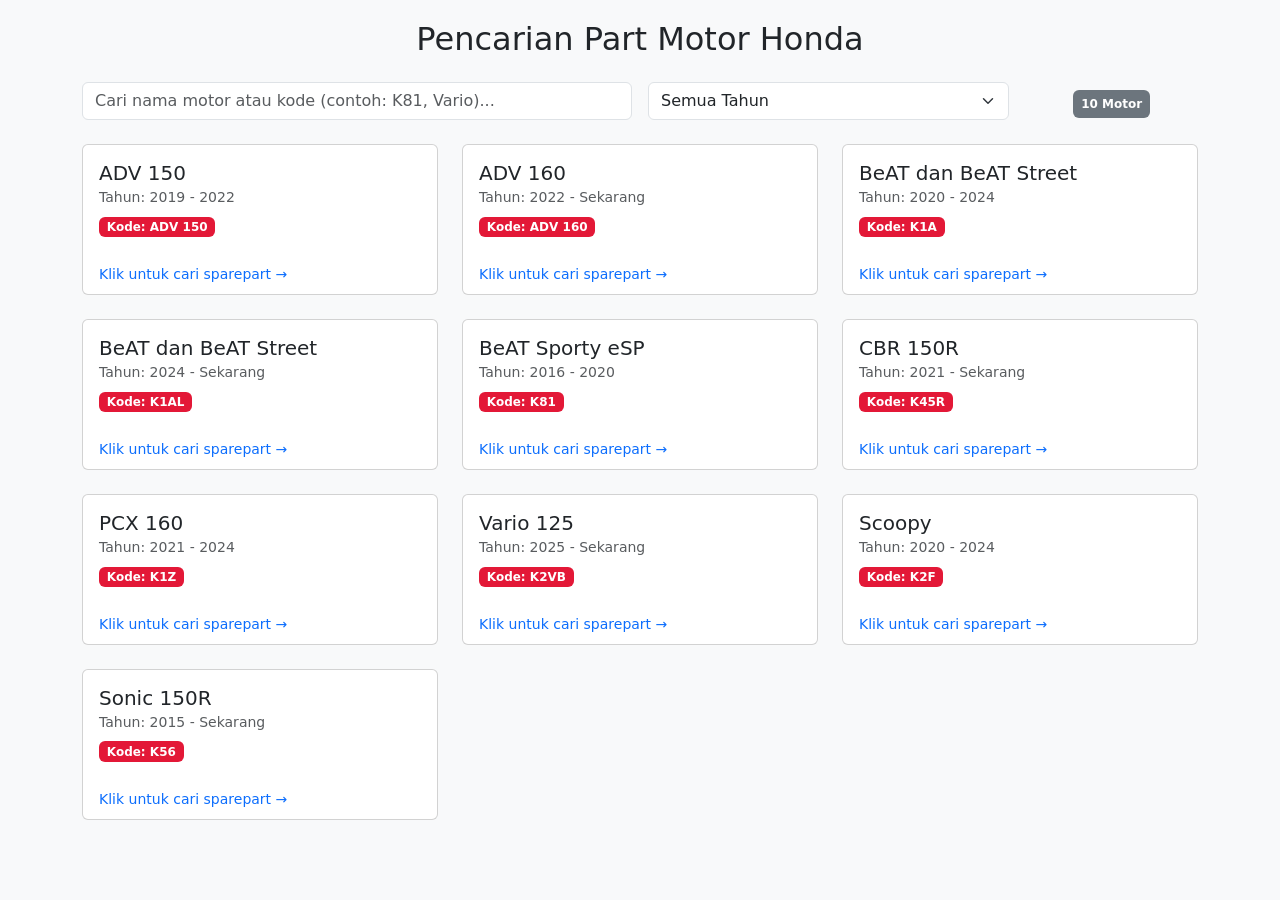
==== honda/index.html @ 3ac21b1a "Create index.html" ====
<!DOCTYPE html>
<html lang="id">
<head>
    <meta charset="UTF-8">
    <meta name="viewport" content="width=device-width, initial-scale=1.0">
    <title>Katalog Motor Honda</title>
    <link href="https://cdn.jsdelivr.net/npm/bootstrap@5.3.0/dist/css/bootstrap.min.css" rel="stylesheet">
    <style>
        body { background-color: #f8f9fa; padding: 20px; }
        .motor-card { transition: transform 0.2s; cursor: pointer; }
        .motor-card:hover { transform: translateY(-5px); box-shadow: 0 4px 15px rgba(0,0,0,0.1); }
        .badge-kode { background-color: #e31837; color: white; }
    </style>
</head>
<body>

<div class="container">
    <h2 class="text-center mb-4">Pencarian Part Motor Honda</h2>
    
    <div class="row g-3 mb-4">
        <div class="col-md-6">
            <input type="text" id="searchInput" class="form-control" placeholder="Cari nama motor atau kode (contoh: K81, Vario)...">
        </div>
        <div class="col-md-4">
            <select id="yearFilter" class="form-select">
                <option value="">Semua Tahun</option>
                <option value="Sekarang">Produksi Terbaru (Sekarang)</option>
                <option value="2024">2024</option>
                <option value="2020">2020 - 2023</option>
                <option value="2010">2010 - 2019</option>
                <option value="2000">Dibawah 2010</option>
            </select>
        </div>
        <div class="col-md-2 text-center">
            <span id="resultCount" class="badge bg-secondary p-2 mt-2">0 Motor</span>
        </div>
    </div>

    <div class="row row-cols-1 row-cols-md-3 g-4" id="motorContainer">
        </div>
</div>

<script>
// Data JSON yang sudah diproses sebelumnya
const motorData = [
    { "nama": "ADV 150", "kode": "ADV 150", "tahun": "2019 - 2022", "id": 973 },
    { "nama": "ADV 160", "kode": "ADV 160", "tahun": "2022 - Sekarang", "id": 848 },
    { "nama": "BeAT dan BeAT Street", "kode": "K1A", "tahun": "2020 - 2024", "id": 1038 },
    { "nama": "BeAT dan BeAT Street", "kode": "K1AL", "tahun": "2024 - Sekarang", "id": 831 },
    { "nama": "BeAT Sporty eSP", "kode": "K81", "tahun": "2016 - 2020", "id": 874 },
    { "nama": "CBR 150R", "kode": "K45R", "tahun": "2021 - Sekarang", "id": 1277 },
    { "nama": "PCX 160", "kode": "K1Z", "tahun": "2021 - 2024", "id": 1054 },
    { "nama": "Vario 125", "kode": "K2VB", "tahun": "2025 - Sekarang", "id": 8 },
    { "nama": "Scoopy", "kode": "K2F", "tahun": "2020 - 2024", "id": 1231 },
    { "nama": "Sonic 150R", "kode": "K56", "tahun": "2015 - Sekarang", "id": 1180 }
    // ... Tambahkan sisa data JSON Anda di sini
];

const container = document.getElementById('motorContainer');
const searchInput = document.getElementById('searchInput');
const yearFilter = document.getElementById('yearFilter');
const resultCount = document.getElementById('resultCount');

function displayMotor(data) {
    container.innerHTML = '';
    resultCount.innerText = `${data.length} Motor`;
    
    data.forEach(item => {
        const card = `
            <div class="col">
                <div class="card h-100 motor-card" onclick="redirectToHonda('${item.kode}')">
                    <div class="card-body">
                        <h5 class="card-title">${item.nama}</h5>
                        <h6 class="card-subtitle mb-2 text-muted small">Tahun: ${item.tahun || 'N/A'}</h6>
                        <span class="badge badge-kode">Kode: ${item.kode}</span>
                    </div>
                    <div class="card-footer bg-transparent border-0">
                        <small class="text-primary">Klik untuk cari sparepart &rarr;</small>
                    </div>
                </div>
            </div>
        `;
        container.innerHTML += card;
    });
}

// Fungsi Redirect sesuai permintaan
function redirectToHonda(kode) {
    const url = `https://www.hondacengkareng.com/search-results/?q=${kode.toLowerCase()}&tab=products&page=1`;
    window.open(url, '_blank');
}

// Fungsi Filter & Search
function filterData() {
    const searchTerm = searchInput.value.toLowerCase();
    const selectedYear = yearFilter.value;

    const filtered = motorData.filter(item => {
        const matchSearch = item.nama.toLowerCase().includes(searchTerm) || 
                            item.kode.toLowerCase().includes(searchTerm);
        
        let matchYear = true;
        if (selectedYear === "Sekarang") matchYear = item.tahun?.includes("Sekarang");
        else if (selectedYear === "2024") matchYear = item.tahun?.includes("2024");
        else if (selectedYear === "2020") matchYear = item.tahun?.match(/202[0-3]/);
        else if (selectedYear === "2010") matchYear = item.tahun?.match(/201[0-9]/);
        else if (selectedYear === "2000") matchYear = item.tahun?.match(/19[0-9]{2}|200[0-9]/);

        return matchSearch && matchYear;
    });

    displayMotor(filtered);
}

searchInput.addEventListener('input', filterData);
yearFilter.addEventListener('change', filterData);

// Load awal
displayMotor(motorData);

</script>

<script src="https://cdn.jsdelivr.net/npm/bootstrap@5.3.0/dist/js/bootstrap.bundle.min.js"></script>
</body>
</html>
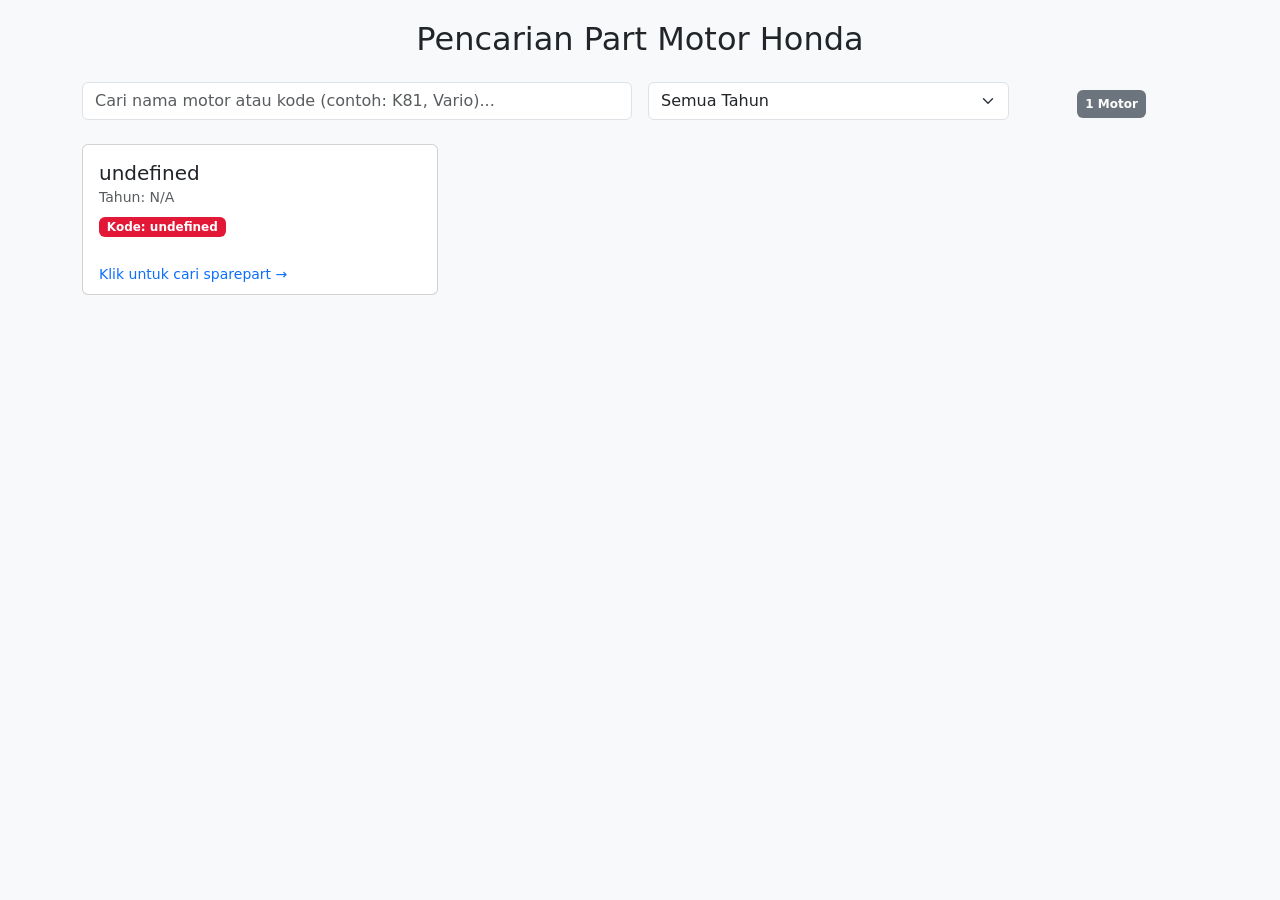
==== commit 2b7b053b: "Update index.html" ====
--- a/honda/index.html
+++ b/honda/index.html
@@ -43,17 +43,108 @@
 <script>
 // Data JSON yang sudah diproses sebelumnya
 const motorData = [
-    { "nama": "ADV 150", "kode": "ADV 150", "tahun": "2019 - 2022", "id": 973 },
-    { "nama": "ADV 160", "kode": "ADV 160", "tahun": "2022 - Sekarang", "id": 848 },
-    { "nama": "BeAT dan BeAT Street", "kode": "K1A", "tahun": "2020 - 2024", "id": 1038 },
-    { "nama": "BeAT dan BeAT Street", "kode": "K1AL", "tahun": "2024 - Sekarang", "id": 831 },
-    { "nama": "BeAT Sporty eSP", "kode": "K81", "tahun": "2016 - 2020", "id": 874 },
-    { "nama": "CBR 150R", "kode": "K45R", "tahun": "2021 - Sekarang", "id": 1277 },
-    { "nama": "PCX 160", "kode": "K1Z", "tahun": "2021 - 2024", "id": 1054 },
-    { "nama": "Vario 125", "kode": "K2VB", "tahun": "2025 - Sekarang", "id": 8 },
-    { "nama": "Scoopy", "kode": "K2F", "tahun": "2020 - 2024", "id": 1231 },
-    { "nama": "Sonic 150R", "kode": "K56", "tahun": "2015 - Sekarang", "id": 1180 }
-    // ... Tambahkan sisa data JSON Anda di sini
+    [
+  { "nama": "ADV 150", "kode": "ADV 150", "tahun": "2019 - 2022", "id": 973 },
+  { "nama": "ADV 160", "kode": "ADV 160", "tahun": "2022 - Sekarang", "id": 848 },
+  { "nama": "BeAT dan BeAT Street", "kode": "K1A", "tahun": "2020 - 2024", "id": 1038 },
+  { "nama": "BeAT dan BeAT Street", "kode": "K1AL", "tahun": "2024 - Sekarang", "id": 831 },
+  { "nama": "BeAT FI CBS", "kode": "K25", "tahun": "2012 - 2014", "id": 628 },
+  { "nama": "BeAT FI", "kode": "K25", "tahun": "2012 - 2014", "id": 614 },
+  { "nama": "BeAT Karburator", "kode": "KVY", "tahun": "2008 - 2012", "id": 393 },
+  { "nama": "BeAT POP eSP", "kode": "K61", "tahun": "2014 - 2019", "id": 669 },
+  { "nama": "BeAT Sporty eSP", "kode": "K25G", "tahun": "2014 - 2016", "id": 1015 },
+  { "nama": "BeAT Sporty eSP", "kode": "K81", "tahun": "2016 - 2020", "id": 874 },
+  { "nama": "Blade 110", "kode": "K07A", "tahun": "2011 - 2014", "id": 252 },
+  { "nama": "Blade 110", "kode": "KWB", "tahun": "2008 - 2011", "id": 262 },
+  { "nama": "Blade 110 S", "kode": "K07J", "tahun": "2012 - 2014", "id": 132 },
+  { "nama": "Blade 125 FI", "kode": "K47", "tahun": "2014 - 2018", "id": 192 },
+  { "nama": "CB150 Verza", "kode": "CB150 Verza", "tahun": "2018 - Sekarang", "id": 814 },
+  { "nama": "CB150R StreetFire", "kode": "K15", "tahun": "2012 - 2015", "id": 375 },
+  { "nama": "CB150R StreetFire", "kode": "K15G", "tahun": "2015 - 2018", "id": 1158 },
+  { "nama": "CB150R StreetFire", "kode": "K15M", "tahun": "2018 - 2021", "id": 997 },
+  { "nama": "CB150R StreetFire", "kode": "K15P", "tahun": "2021 - Sekarang", "id": 959 },
+  { "nama": "CB150X", "kode": "CB150X", "tahun": "2021 - Sekarang", "id": 1020 },
+  { "nama": "CB500X", "kode": "CB500X", "tahun": null, "id": 1 },
+  { "nama": "CB650F", "kode": "CB650F", "tahun": null, "id": 462 },
+  { "nama": "CBR 150R CBU", "kode": "KPP", "tahun": "2011 - 2013", "id": 565 },
+  { "nama": "CBR 150R", "kode": "K45A", "tahun": "2014 - 2016", "id": 599 },
+  { "nama": "CBR 150R", "kode": "K45G", "tahun": "2016 - 2018", "id": 1331 },
+  { "nama": "CBR 150R", "kode": "K45N", "tahun": "2018 - 2020", "id": 1161 },
+  { "nama": "CBR 150R", "kode": "K45R", "tahun": "2021 - Sekarang", "id": 1277 },
+  { "nama": "CBR 250 CBU", "kode": "K33", "tahun": "2014 - 2016", "id": 1 },
+  { "nama": "CBR 250R", "kode": "K33A", "tahun": "2014 - 2016", "id": 509 },
+  { "nama": "CBR 250R", "kode": "KYJ", "tahun": "2011 - 2014", "id": 280 },
+  { "nama": "CBR 250RR", "kode": "K64", "tahun": "2016 - 2020", "id": 1315 },
+  { "nama": "CBR 250RR", "kode": "K64J", "tahun": "2020 - 2022", "id": 1656 },
+  { "nama": "CBR 250RR", "kode": "K64N", "tahun": "2022 - Sekarang", "id": 1563 },
+  { "nama": "CBR1000RR-R", "kode": "CBR1000RR-R", "tahun": null, "id": 1 },
+  { "nama": "CBR100RR", "kode": "CBR100RR", "tahun": null, "id": 310 },
+  { "nama": "CRF150L", "kode": "K84", "tahun": "2017 - Sekarang", "id": 934 },
+  { "nama": "CRF250 Rally", "kode": "CRF250 Rally", "tahun": "2018 - Sekarang", "id": 385 },
+  { "nama": "CS1", "kode": "KWC", "tahun": "2008 - 2013", "id": 300 },
+  { "nama": "CT125 Hunter Cub", "kode": "CT125 Hunter Cub", "tahun": null, "id": 480 },
+  { "nama": "CUV e:", "kode": "CUV e:", "tahun": null, "id": 12 },
+  { "nama": "EM1 e: & EM1 e: PLUS", "kode": "EM1 e: & EM1 e: PLUS", "tahun": null, "id": 138 },
+  { "nama": "Forza 250", "kode": "Forza 250", "tahun": "2018 - Sekarang", "id": 377 },
+  { "nama": "Genio", "kode": "Genio", "tahun": "2019 - 2022", "id": 992 },
+  { "nama": "Genio", "kode": "K0JN", "tahun": "2022 - Sekarang", "id": 793 },
+  { "nama": "GL MAX", "kode": "GL MAX", "tahun": null, "id": 159 },
+  { "nama": "GL Pro", "kode": "GL Pro", "tahun": null, "id": 194 },
+  { "nama": "Grand Impressa", "kode": "Grand Impressa", "tahun": "1991 - 2000", "id": 263 },
+  { "nama": "Karisma", "kode": "Karisma", "tahun": "2002 - 2005", "id": 526 },
+  { "nama": "KIRANA", "kode": "KIRANA", "tahun": "2022 - 2024", "id": 39 },
+  { "nama": "Legenda", "kode": "Legenda", "tahun": "2001 - 2004", "id": 280 },
+  { "nama": "Mega Pro", "kode": "Mega Pro", "tahun": "2005 - 2006", "id": 312 },
+  { "nama": "Mega Pro Advance", "kode": "Mega Pro Advance", "tahun": "2006 - 2010", "id": 270 },
+  { "nama": "Mega Pro FI", "kode": "Mega Pro FI", "tahun": "2014 - 2018", "id": 129 },
+  { "nama": "Mega Pro New", "kode": "Mega Pro New", "tahun": "2010 - 2014", "id": 406 },
+  { "nama": "Monkey", "kode": "Monkey", "tahun": null, "id": 333 },
+  { "nama": "PCX 125 CBU", "kode": "PCX 125 CBU", "tahun": "2010 - 2012", "id": 406 },
+  { "nama": "PCX 150 CBU", "kode": "PCX 150 CBU", "tahun": "2012 - 2014", "id": 436 },
+  { "nama": "PCX 150 CBU", "kode": "K36J", "tahun": "2014 - 2017", "id": 497 },
+  { "nama": "PCX 150", "kode": "K97", "tahun": "2017 - 2021", "id": 990 },
+  { "nama": "PCX 160 e:HEV", "kode": "PCX 160 e:HEV", "tahun": "2021 - 2023", "id": 509 },
+  { "nama": "PCX 160", "kode": "K1Z", "tahun": "2021 - 2024", "id": 1054 },
+  { "nama": "PCX 160", "kode": "K1ZV", "tahun": "2024 - Sekarang", "id": 117 },
+  { "nama": "Revo", "kode": "Revo", "tahun": "2007 - 2009", "id": 436 },
+  { "nama": "Revo 110", "kode": "Revo 110", "tahun": "2009 - 2010", "id": 178 },
+  { "nama": "Revo 110 FI", "kode": "Revo 110 FI", "tahun": "2014 - Sekarang", "id": 813 },
+  { "nama": "Revo 110 New", "kode": "Revo 110 New", "tahun": "2010 - 2014", "id": 279 },
+  { "nama": "Revo AT", "kode": "Revo AT", "tahun": "2010 - 2013", "id": 65 },
+  { "nama": "Scoopy eSP", "kode": "K16R", "tahun": "2015 - 2017", "id": 815 },
+  { "nama": "Scoopy eSP", "kode": "K93", "tahun": "2017 - 2020", "id": 1055 },
+  { "nama": "Scoopy FI", "kode": "K16G", "tahun": "2013 - 2015", "id": 562 },
+  { "nama": "Scoopy", "kode": "K2F", "tahun": "2020 - 2024", "id": 1231 },
+  { "nama": "Scoopy", "kode": "K2FP", "tahun": "2024 - Sekarang", "id": 172 },
+  { "nama": "Scoopy Karburator", "kode": "KYT", "tahun": "2010 - 2013", "id": 195 },
+  { "nama": "SH 150", "kode": "SH 150", "tahun": null, "id": 471 },
+  { "nama": "Sonic 150R", "kode": "K56", "tahun": "2015 - Sekarang", "id": 1180 },
+  { "nama": "Spacy FI", "kode": "Spacy FI", "tahun": "2013 - 2018", "id": 487 },
+  { "nama": "Spacy Karburator", "kode": "Spacy Karburator", "tahun": "2011 - 2013", "id": 618 },
+  { "nama": "ST125 Dax", "kode": "ST125 Dax", "tahun": null, "id": 2 },
+  { "nama": "Stylo 160", "kode": "Stylo 160", "tahun": "2024 - Sekarang", "id": 825 },
+  { "nama": "Super Cub C125", "kode": "Super Cub C125", "tahun": "2018 - Sekarang", "id": 407 },
+  { "nama": "Supra", "kode": "Supra", "tahun": "1997 - 2002", "id": 356 },
+  { "nama": "Supra FIT", "kode": "Supra FIT", "tahun": "2006 - 2007", "id": 375 },
+  { "nama": "Supra GTR", "kode": "K56F", "tahun": "2016 - 2019", "id": 1142 },
+  { "nama": "Supra GTR", "kode": "K56W", "tahun": "2019 - Sekarang", "id": 820 },
+  { "nama": "Supra X 125", "kode": "Supra X 125", "tahun": "2007 - 2014", "id": 700 },
+  { "nama": "Supra X 125 FI New", "kode": "Supra X 125 FI New", "tahun": "2014 - Sekarang", "id": 1109 },
+  { "nama": "Supra X 125 Helm-In FI", "kode": "Supra X 125 Helm-In FI", "tahun": "2011 - 2018", "id": 147 },
+  { "nama": "Supra X 125 Helm-in Karburator", "kode": "Supra X 125 Helm-in Karburator", "tahun": "2011", "id": 225 },
+  { "nama": "Supra X 125 Injection", "kode": "Supra X 125 Injection", "tahun": "2007 - 2014", "id": 611 },
+  { "nama": "Supra XX", "kode": "Supra XX", "tahun": "2002 - 2004", "id": 48 },
+  { "nama": "Tiger 2000", "kode": "Tiger 2000", "tahun": "1993 - 2006", "id": 408 },
+  { "nama": "Tiger Revolution A", "kode": "Tiger Revolution A", "tahun": "2006 - 2012", "id": 121 },
+  { "nama": "Tiger Revolution B", "kode": "Tiger Revolution B", "tahun": "2010 - 2012", "id": 192 },
+  { "nama": "Tiger Revolution C", "kode": "Tiger Revolution C", "tahun": "2012 - 2014", "id": 40 },
+  { "nama": "Vario 110 CW", "kode": "Vario 110 CW", "tahun": "2006 - 2014", "id": 630 },
+  { "nama": "Vario 110 eSP", "kode": "Vario 110 eSP", "tahun": "2015 - 2019", "id": 595 },
+  { "nama": "Vario 110 FI", "kode": "Vario 110 FI", "tahun": "2014 - 2015", "id": 186 },
+  { "nama": "Vario 110 Techno A", "kode": "Vario 110 Techno A", "tahun": "2009 - 2010", "id": 210 },
+  { "nama": "Vario 110 Techno B", "kode": "Vario 110 Techno B", "tahun": "2010 - 2012", "id": 119 },
+  { "nama": "Vario 125 dan Vario 125 Street", "kode": "K2VB", "tahun": "2025 - Sekarang", "id": 8 }
+]
 ];
 
 const container = document.getElementById('motorContainer');
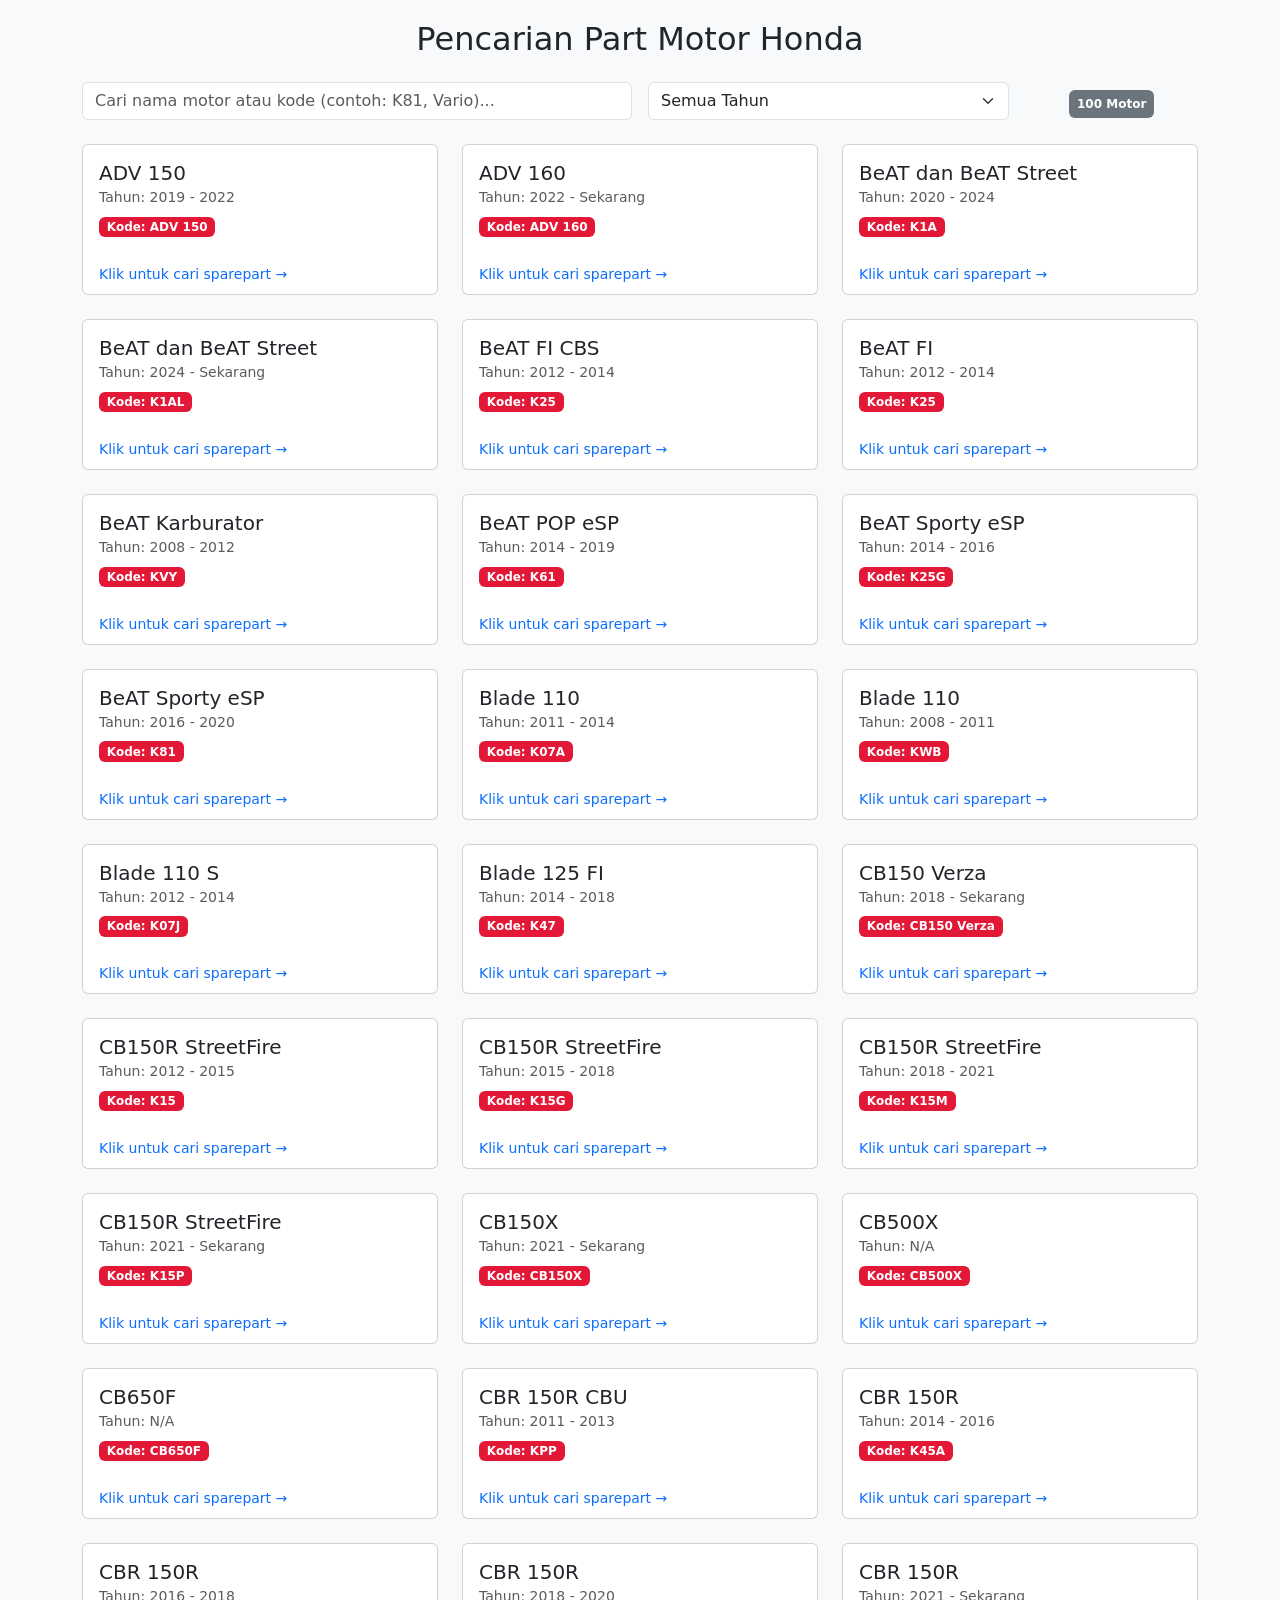
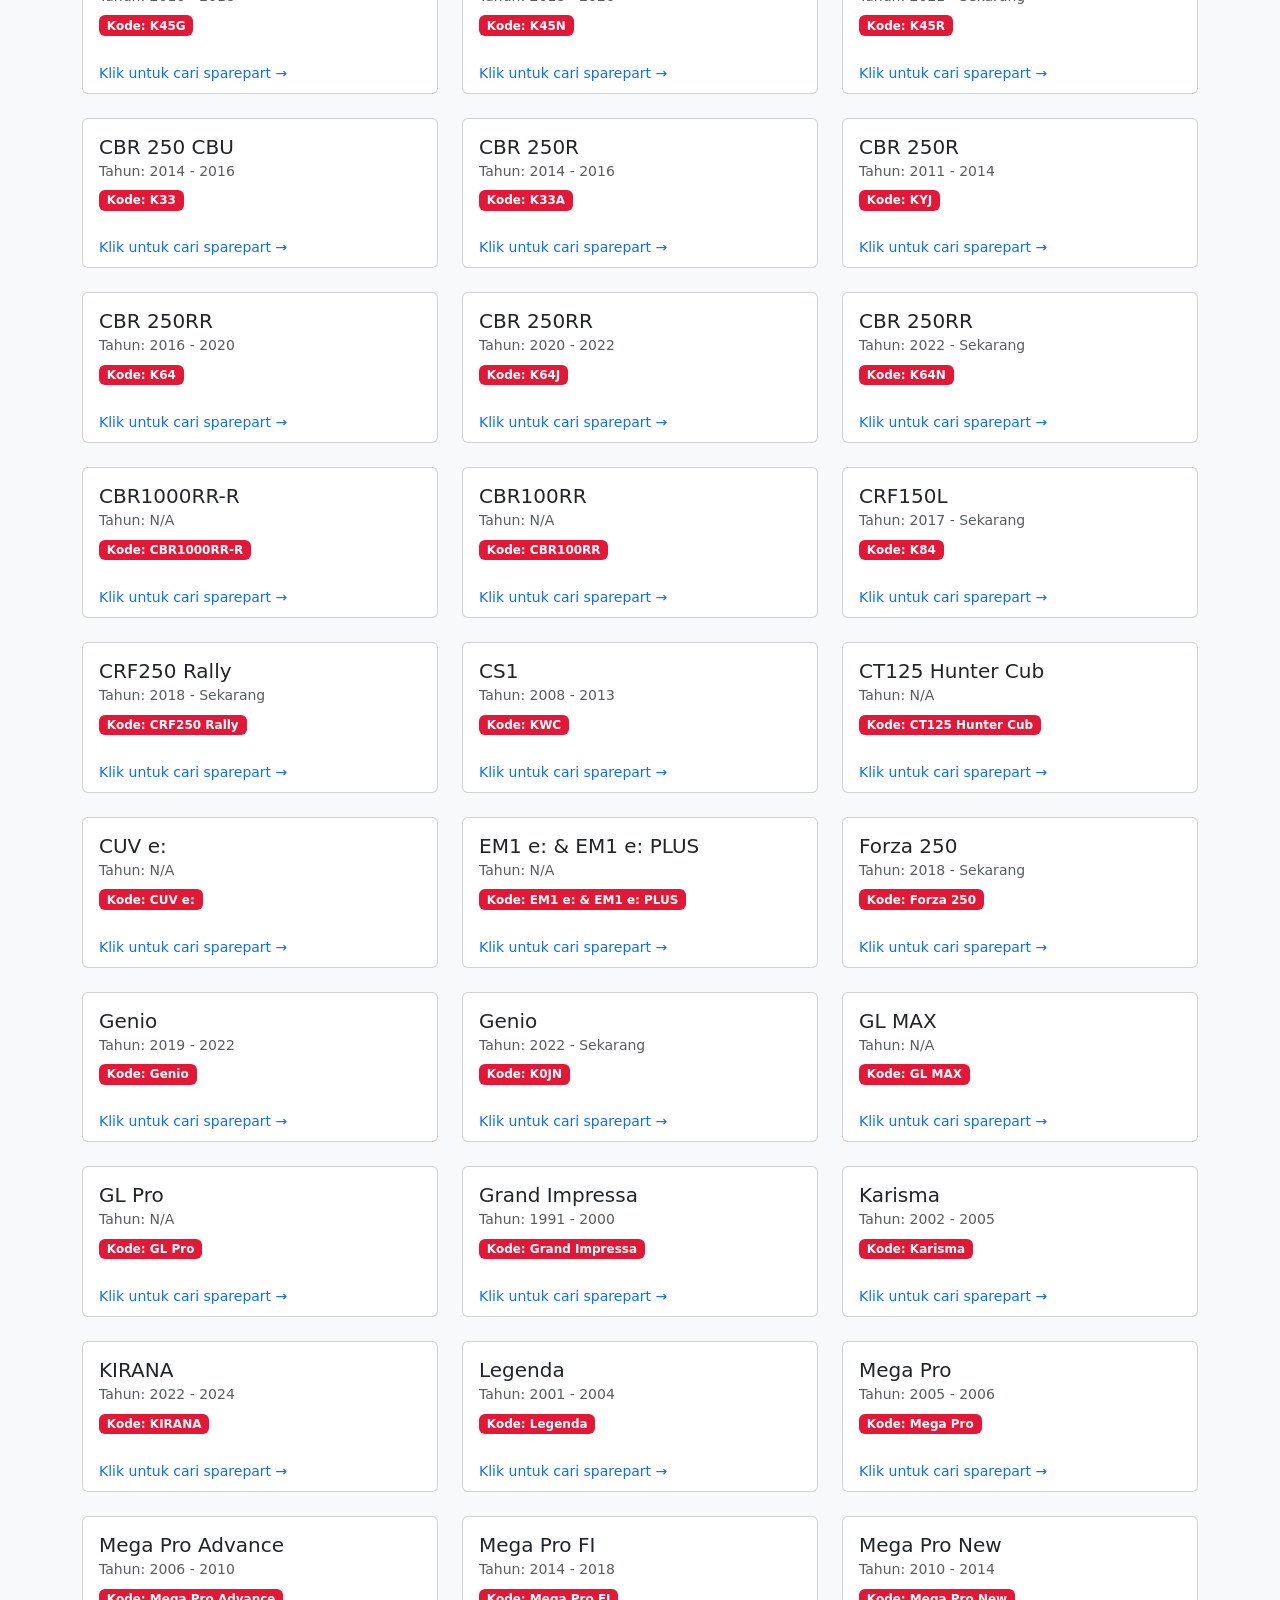
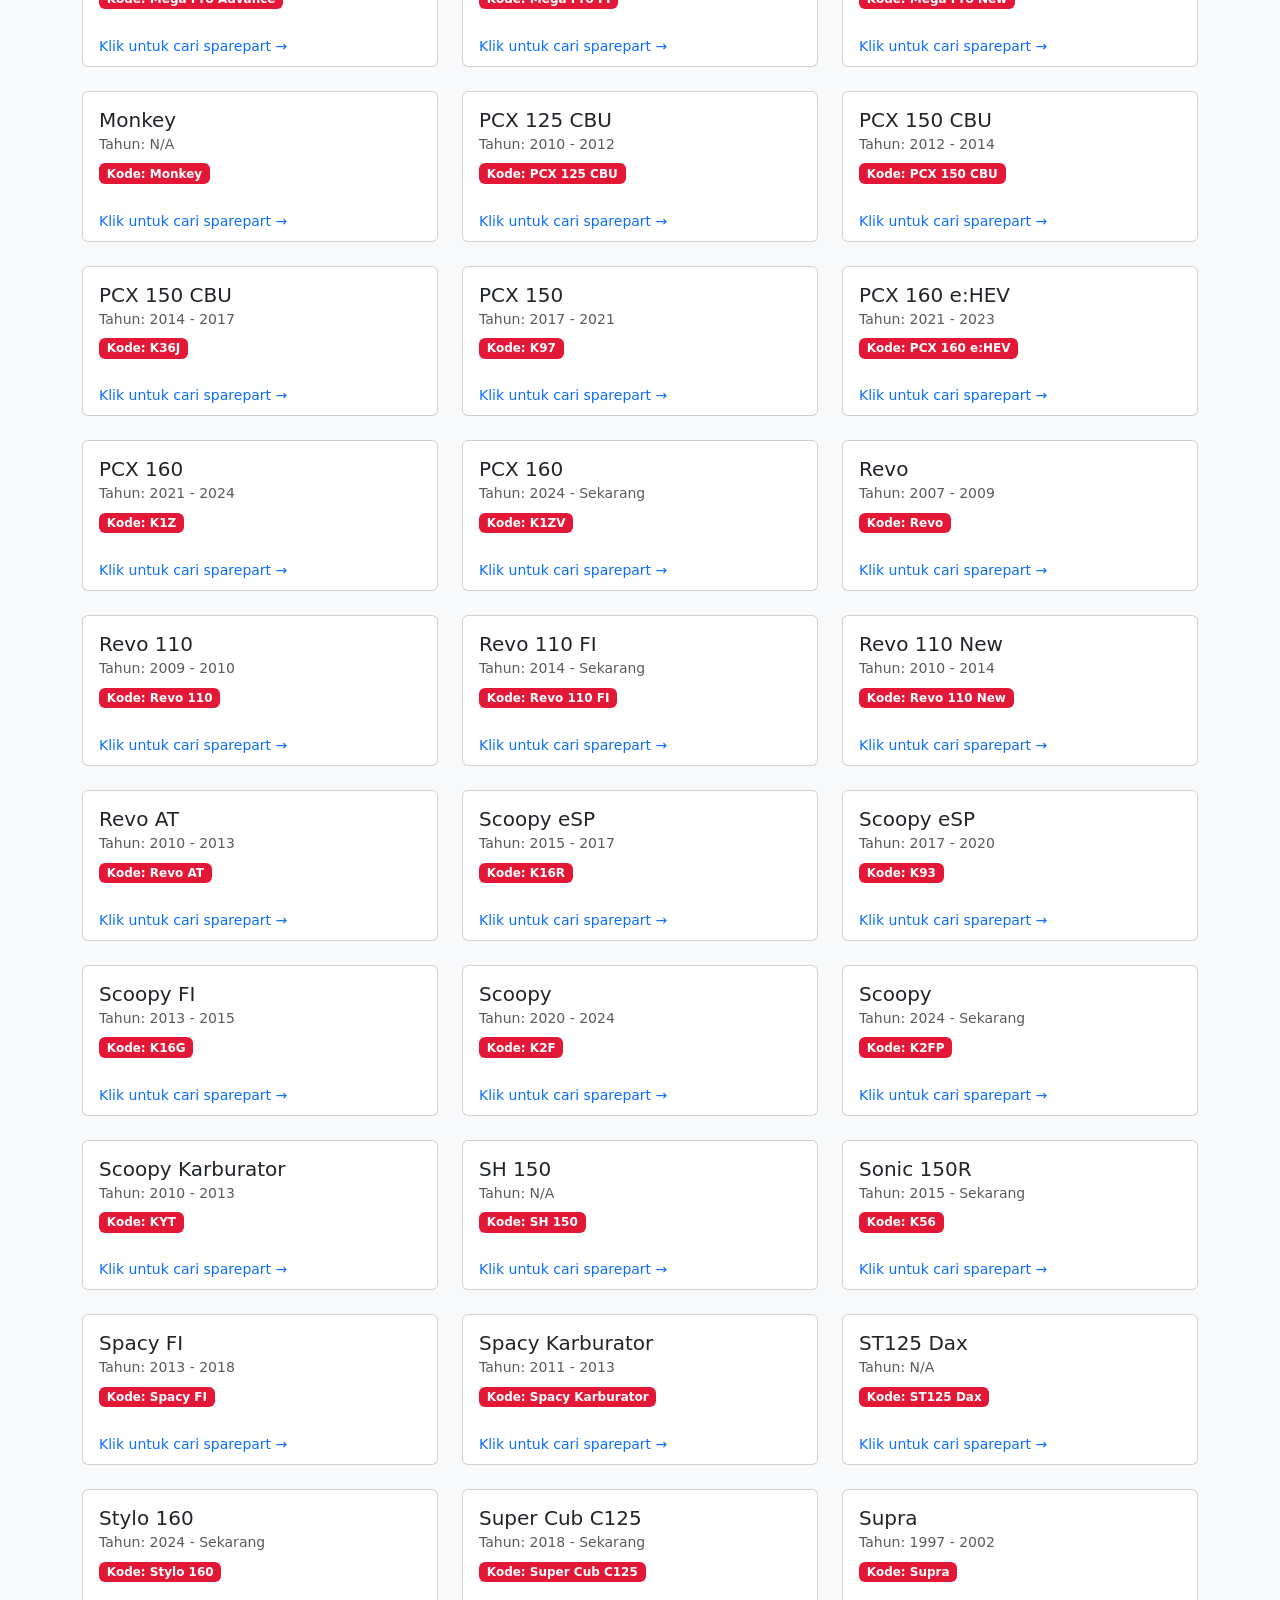
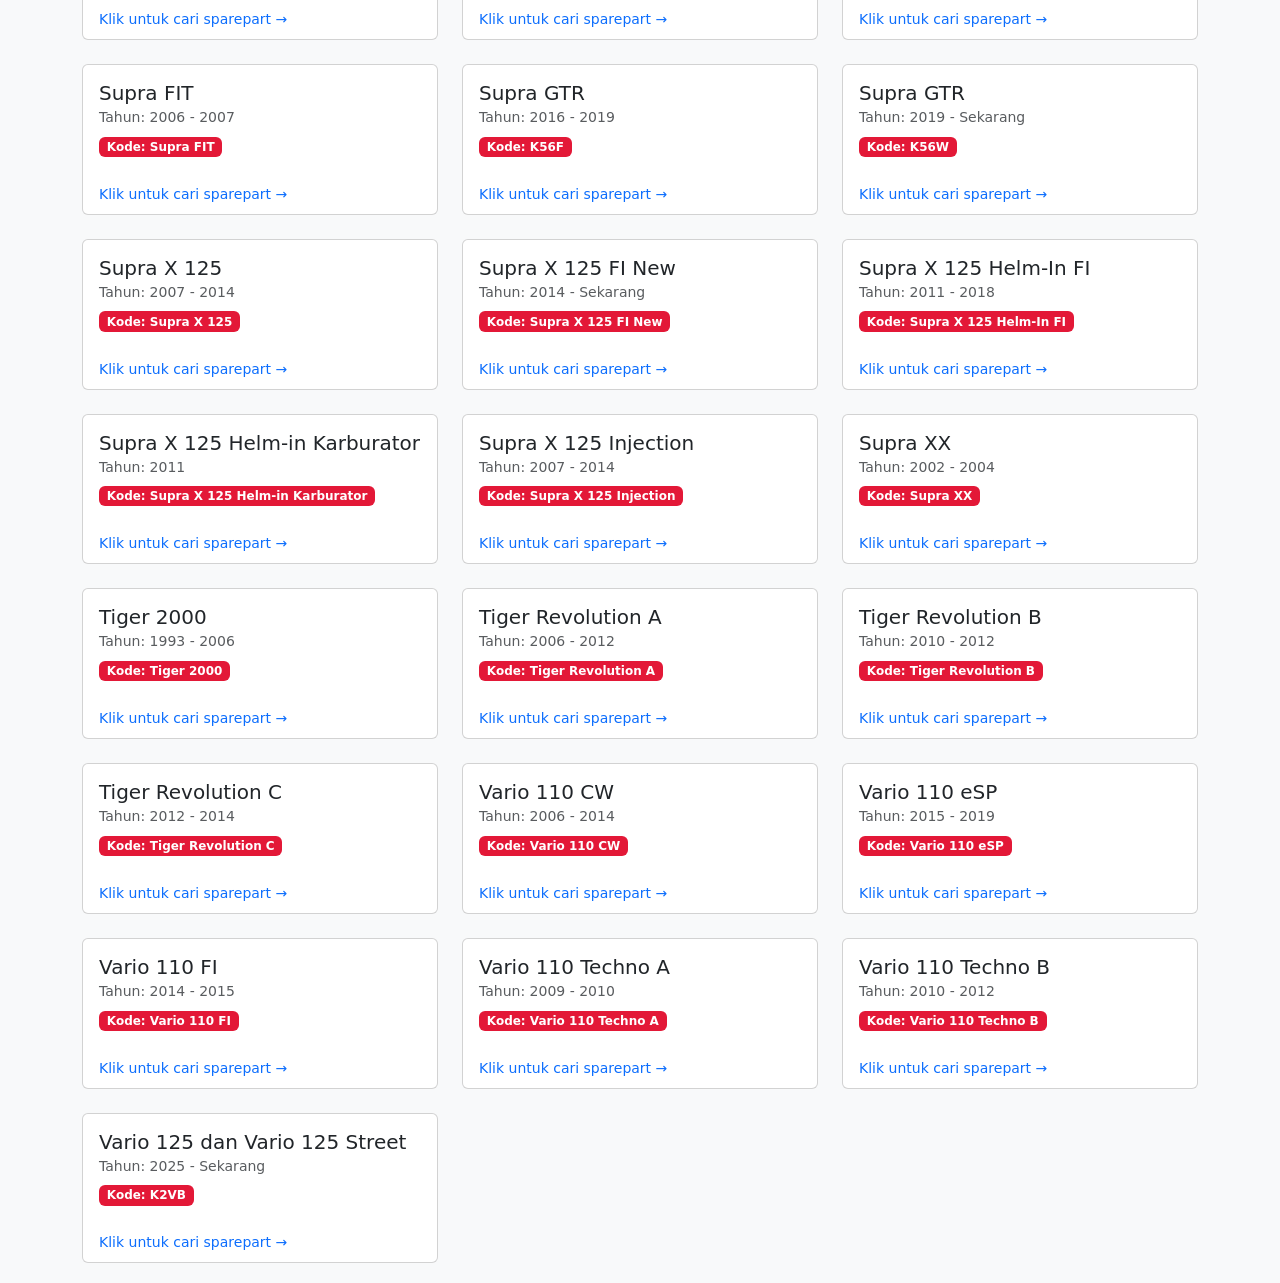
==== commit a6a7767a: "Update index.html" ====
--- a/honda/index.html
+++ b/honda/index.html
@@ -43,7 +43,6 @@
 <script>
 // Data JSON yang sudah diproses sebelumnya
 const motorData = [
-    [
   { "nama": "ADV 150", "kode": "ADV 150", "tahun": "2019 - 2022", "id": 973 },
   { "nama": "ADV 160", "kode": "ADV 160", "tahun": "2022 - Sekarang", "id": 848 },
   { "nama": "BeAT dan BeAT Street", "kode": "K1A", "tahun": "2020 - 2024", "id": 1038 },
@@ -144,7 +143,6 @@
   { "nama": "Vario 110 Techno A", "kode": "Vario 110 Techno A", "tahun": "2009 - 2010", "id": 210 },
   { "nama": "Vario 110 Techno B", "kode": "Vario 110 Techno B", "tahun": "2010 - 2012", "id": 119 },
   { "nama": "Vario 125 dan Vario 125 Street", "kode": "K2VB", "tahun": "2025 - Sekarang", "id": 8 }
-]
 ];
 
 const container = document.getElementById('motorContainer');
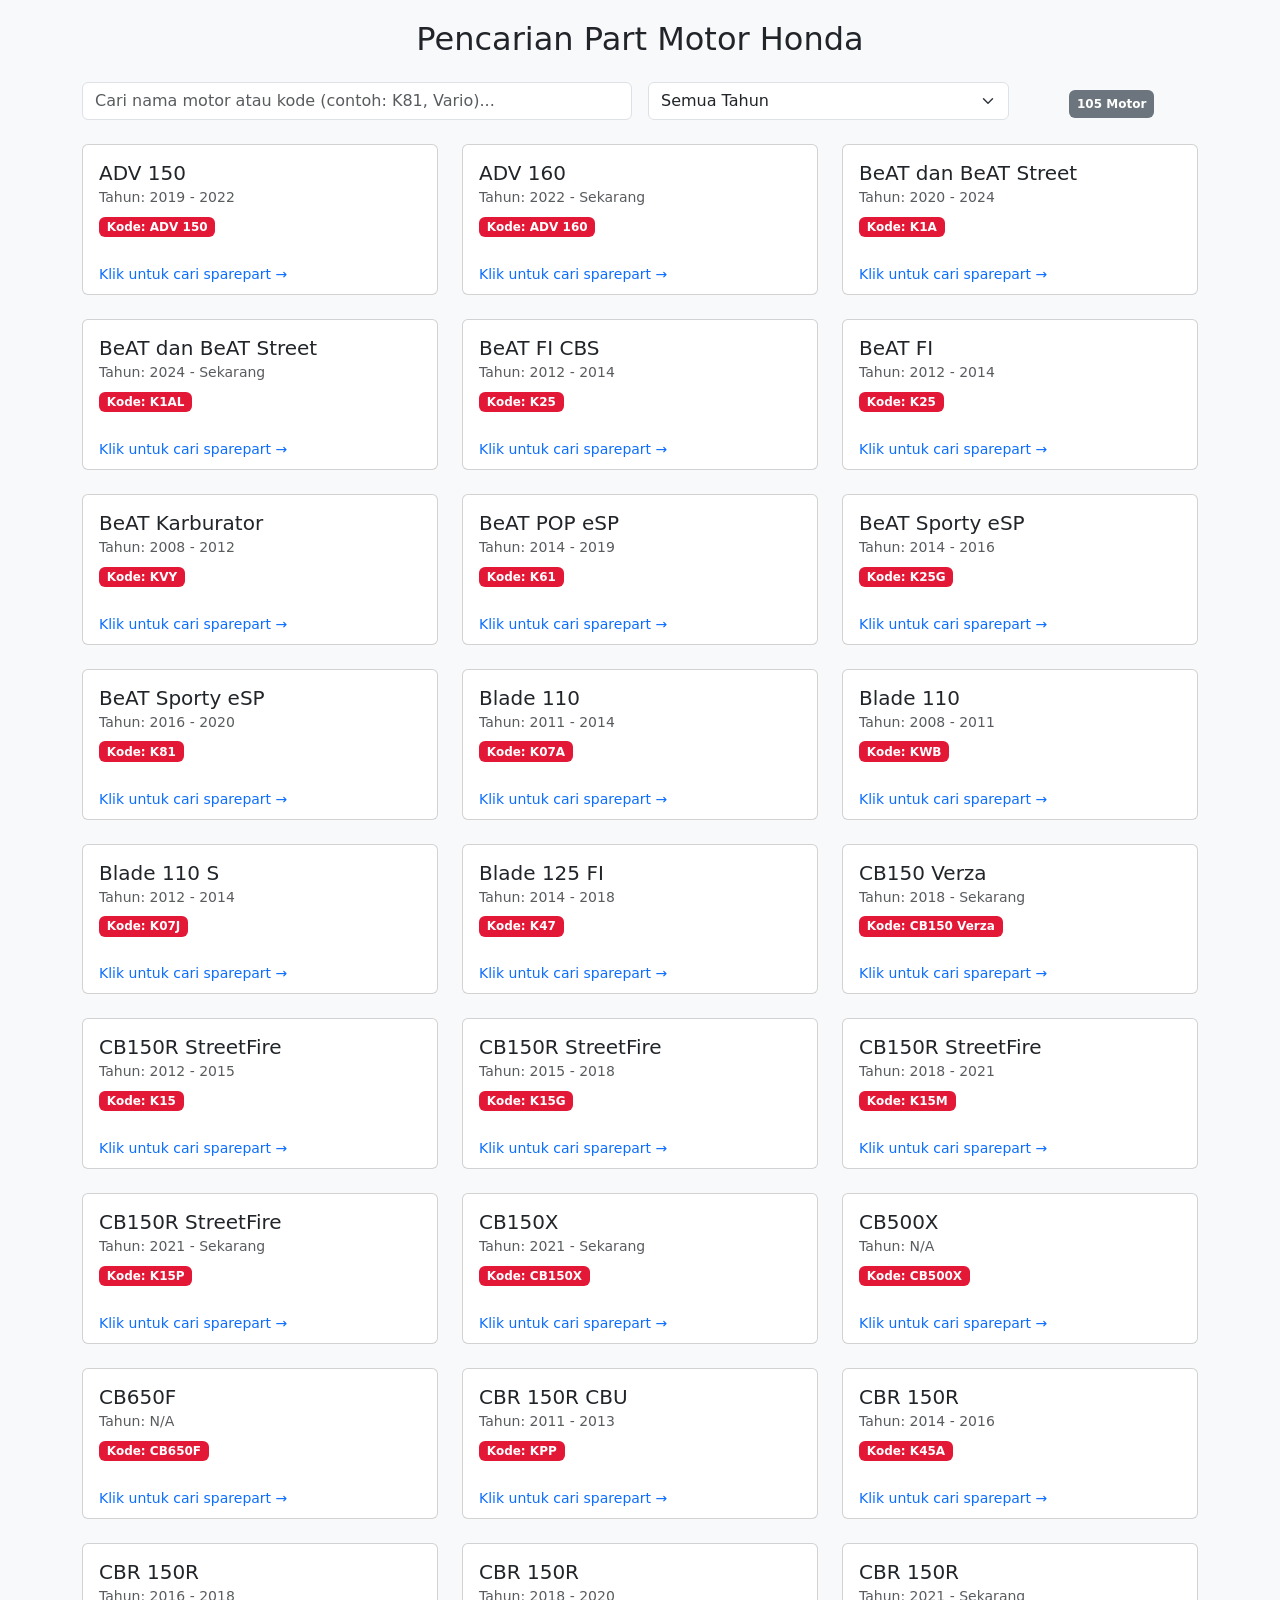
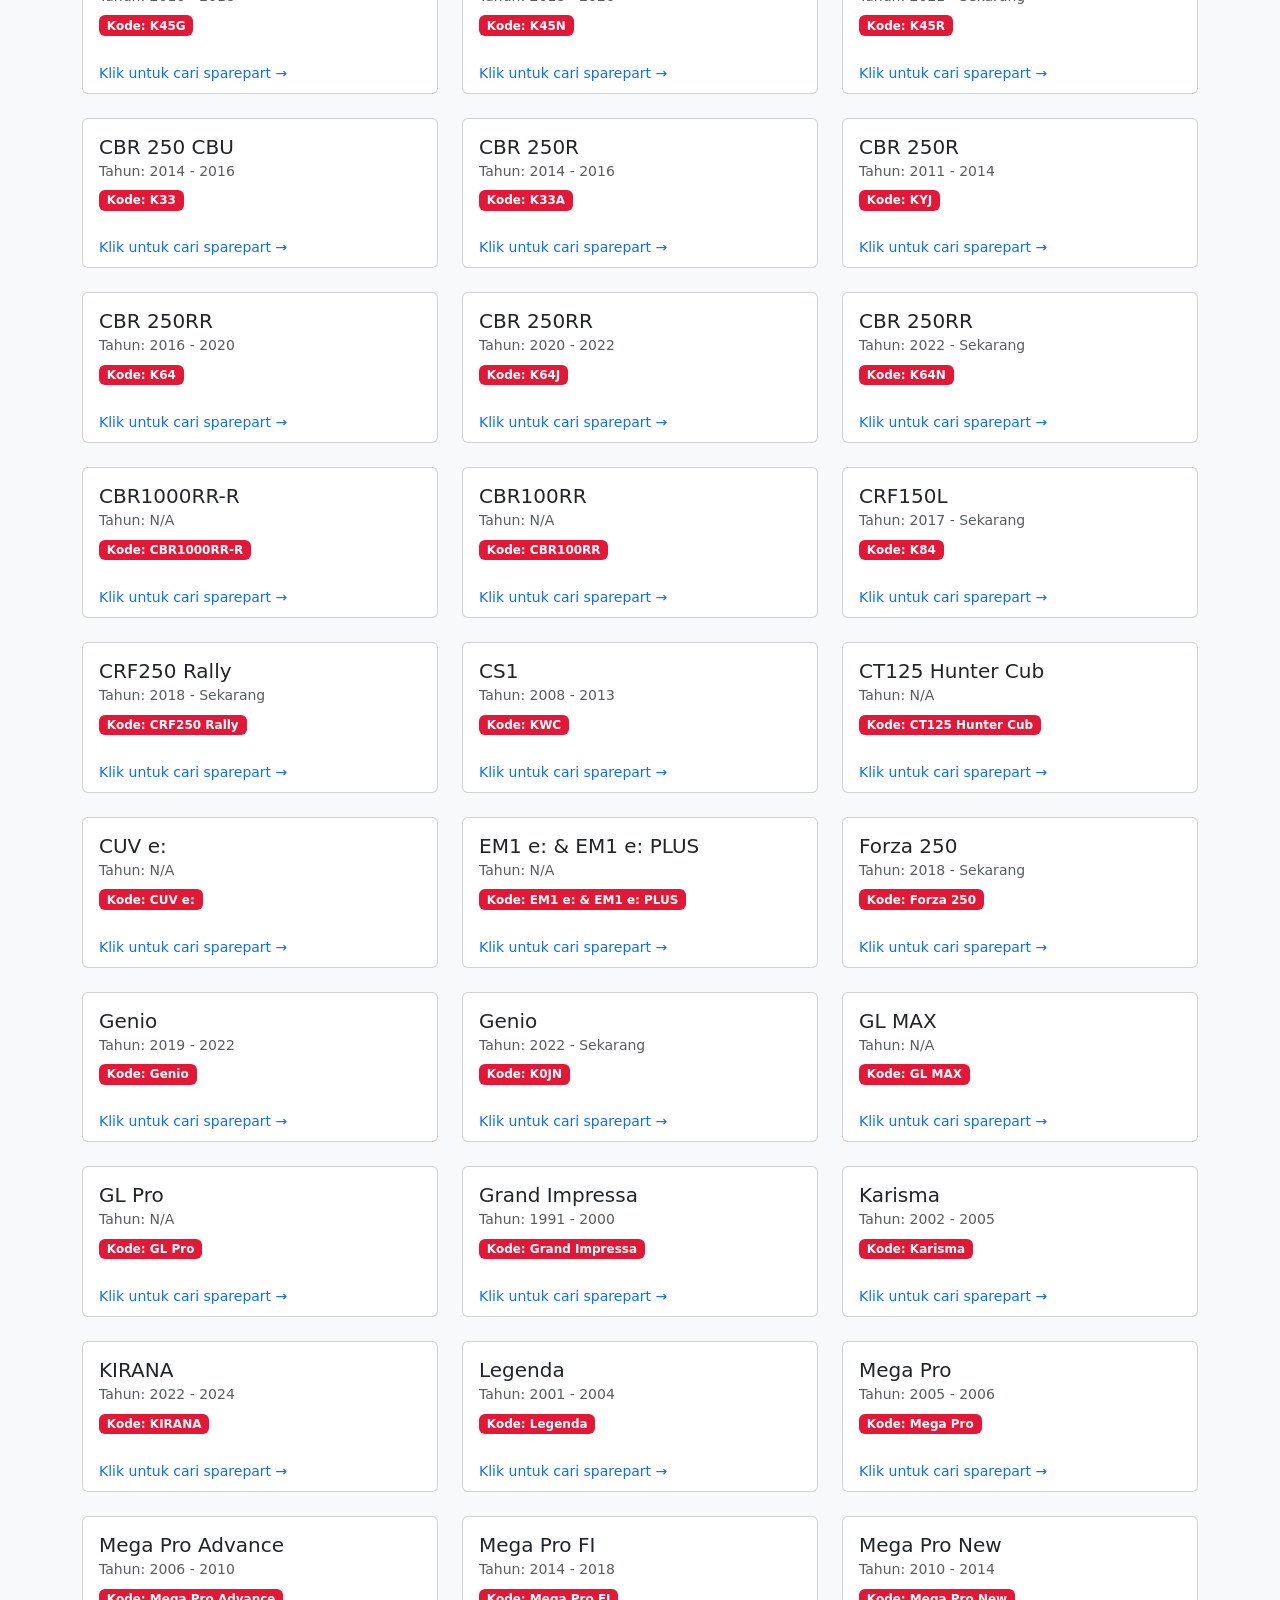
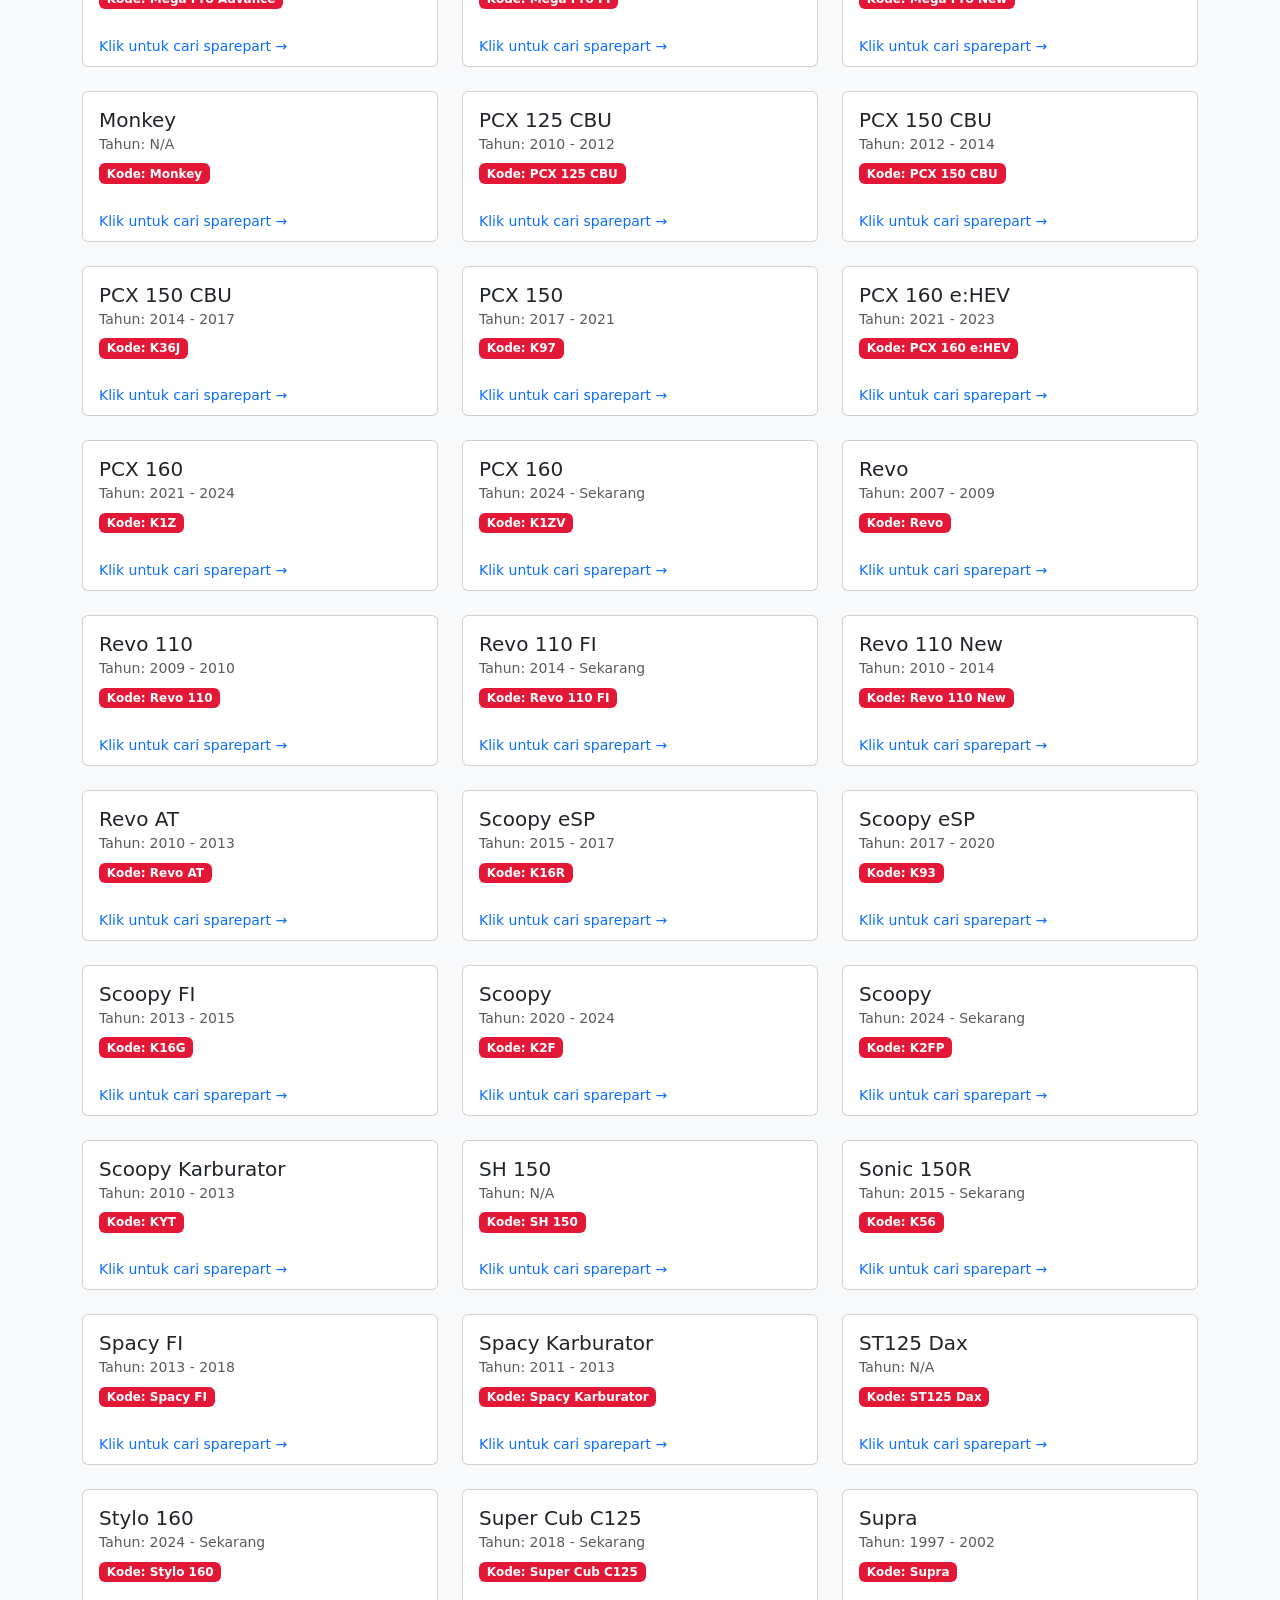
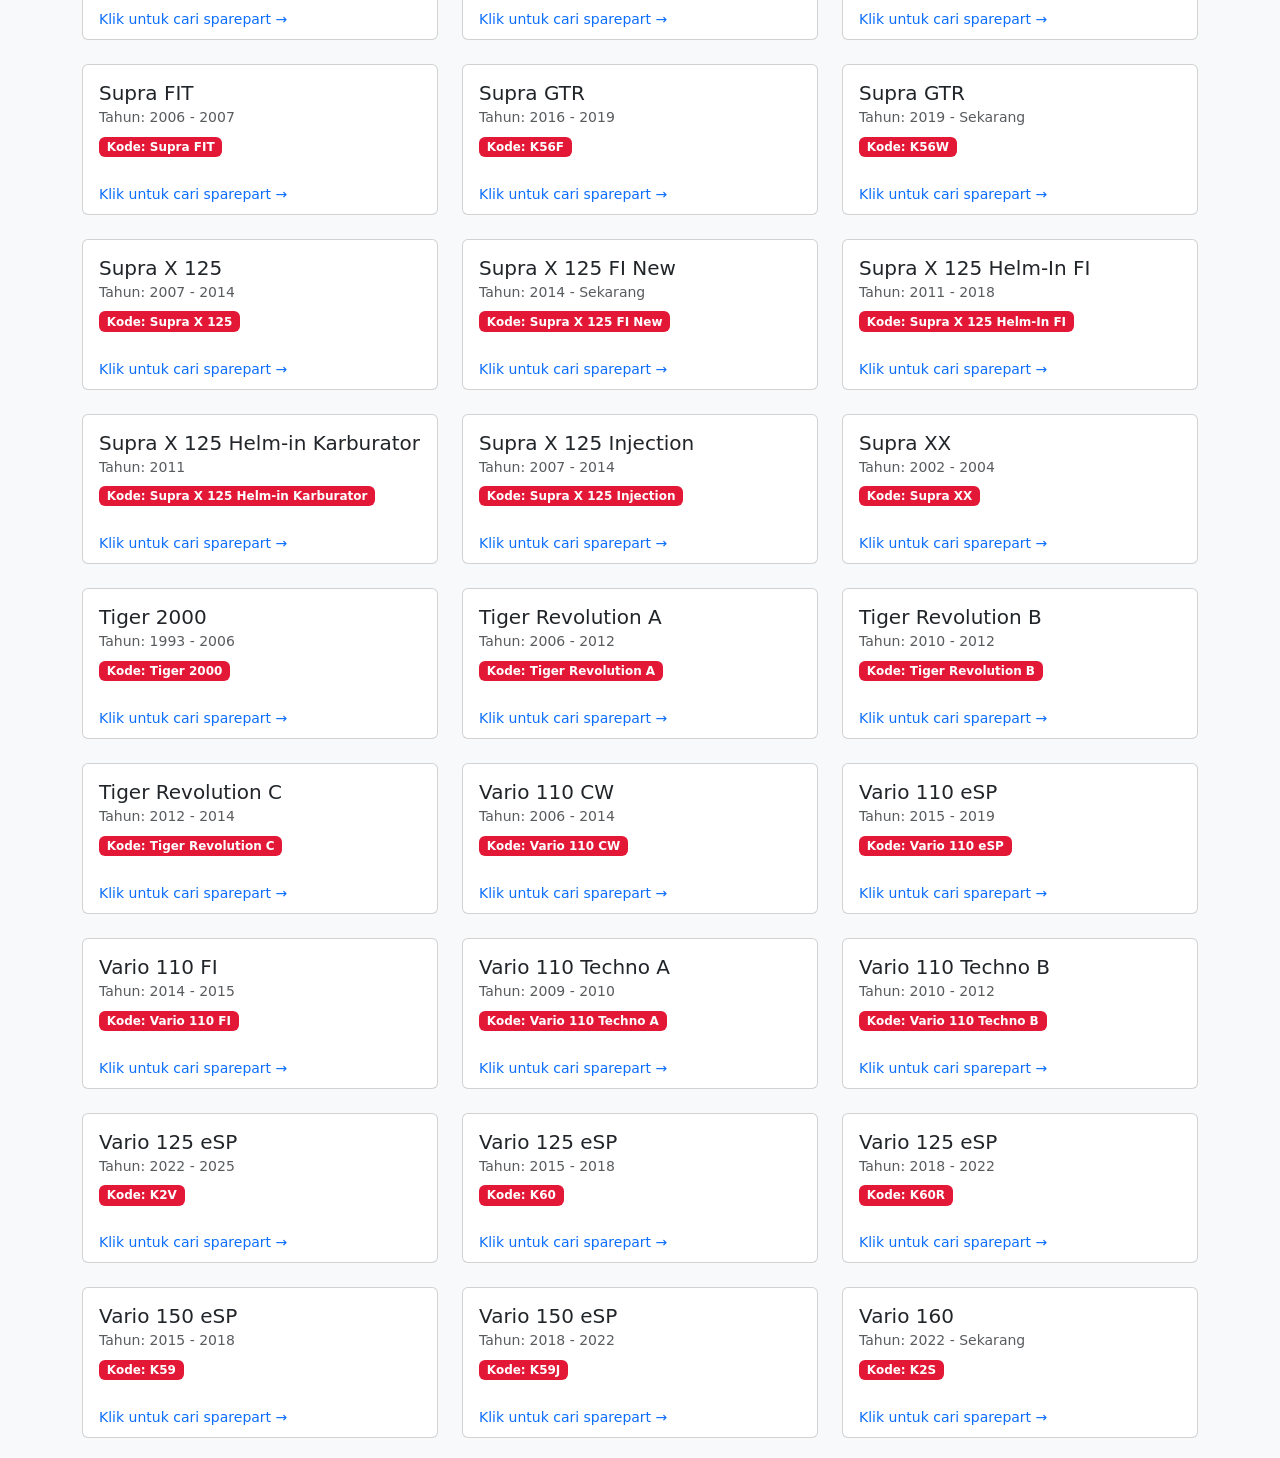
==== commit ed269781: "Update index.html" ====
--- a/honda/index.html
+++ b/honda/index.html
@@ -142,7 +142,12 @@
   { "nama": "Vario 110 FI", "kode": "Vario 110 FI", "tahun": "2014 - 2015", "id": 186 },
   { "nama": "Vario 110 Techno A", "kode": "Vario 110 Techno A", "tahun": "2009 - 2010", "id": 210 },
   { "nama": "Vario 110 Techno B", "kode": "Vario 110 Techno B", "tahun": "2010 - 2012", "id": 119 },
-  { "nama": "Vario 125 dan Vario 125 Street", "kode": "K2VB", "tahun": "2025 - Sekarang", "id": 8 }
+  { "nama": "Vario 125 eSP", "kode": "K2V", "tahun": "2022 - 2025", "id": 26 },
+  { "nama": "Vario 125 eSP", "kode": "K60", "tahun": "2015 - 2018", "id": 21 },
+  { "nama": "Vario 125 eSP", "kode": "K60R", "tahun": "2018 - 2022", "id": 15 },
+  { "nama": "Vario 150 eSP", "kode": "K59", "tahun": "2015 - 2018", "id": 33 },
+  { "nama": "Vario 150 eSP", "kode": "K59J", "tahun": "2018 - 2022", "id": 15 },
+  { "nama": "Vario 160", "kode": "K2S", "tahun": "2022 - Sekarang", "id": 24 }
 ];
 
 const container = document.getElementById('motorContainer');
